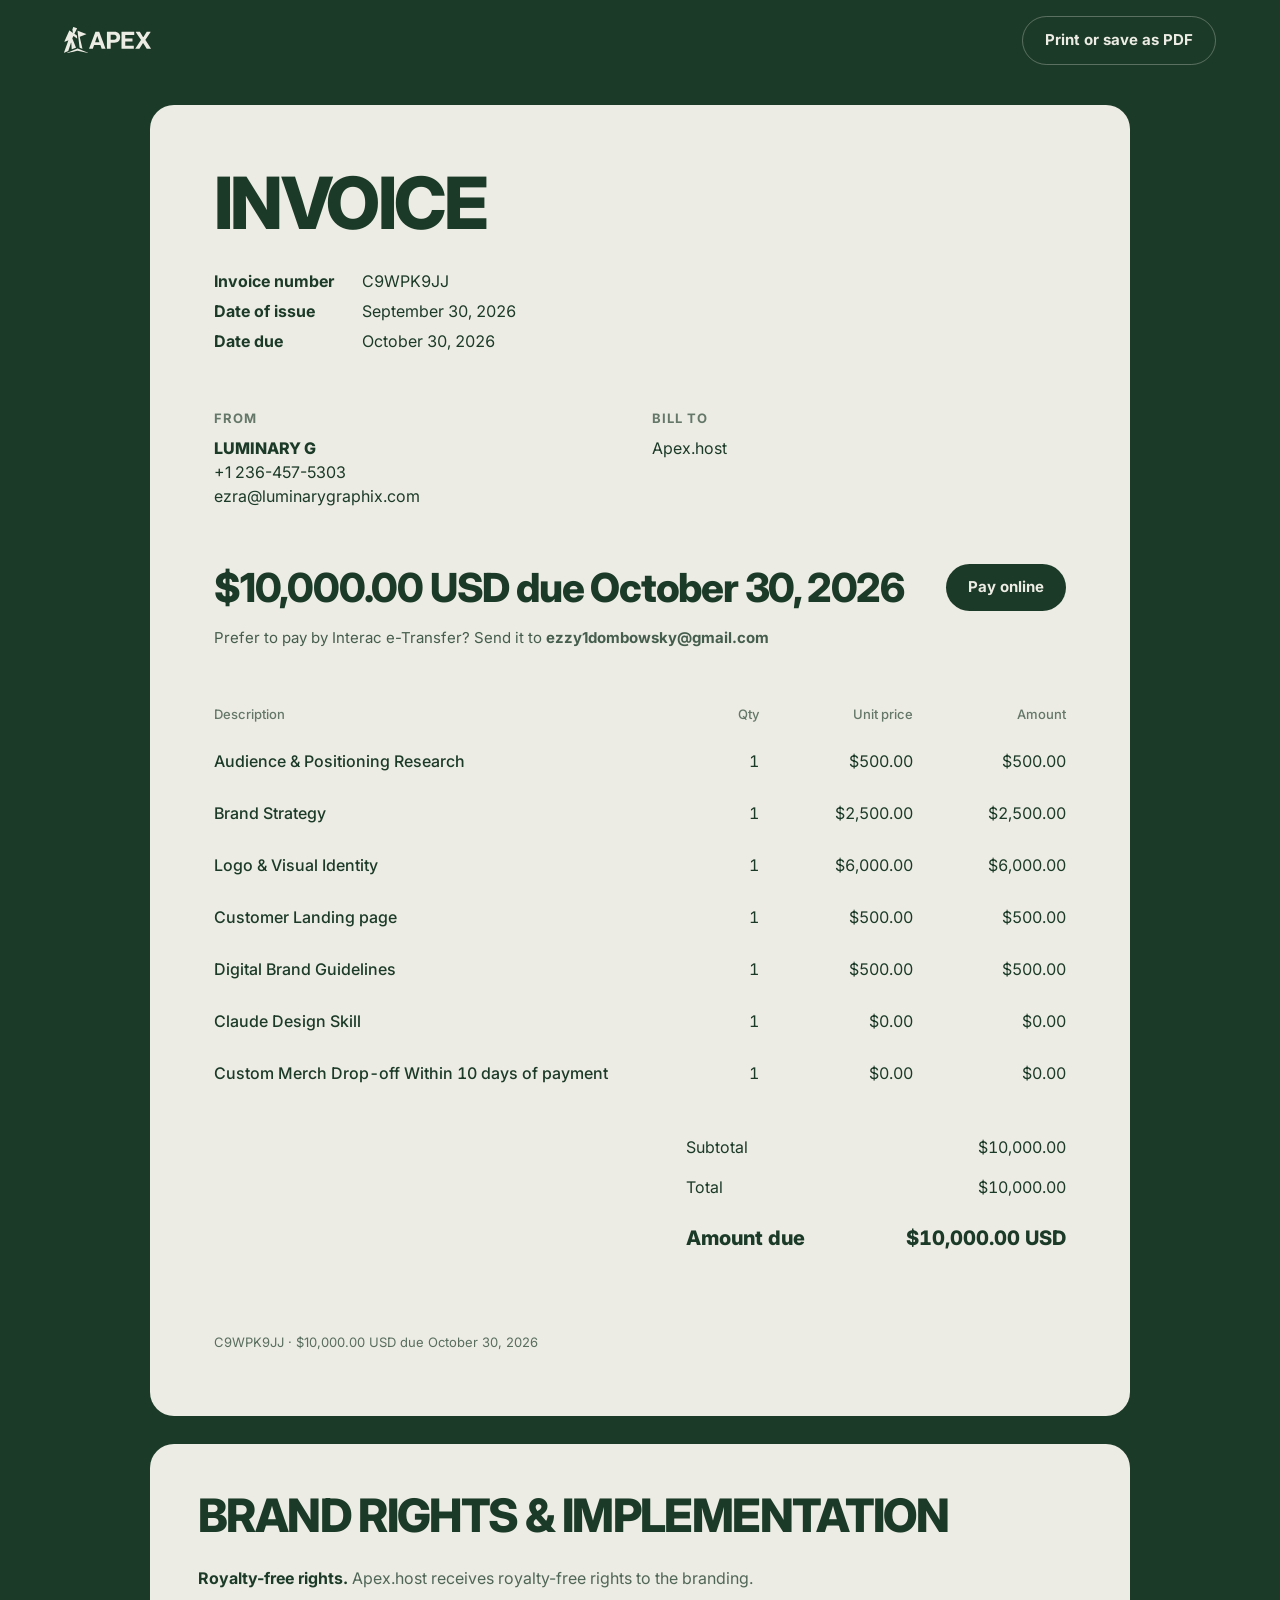
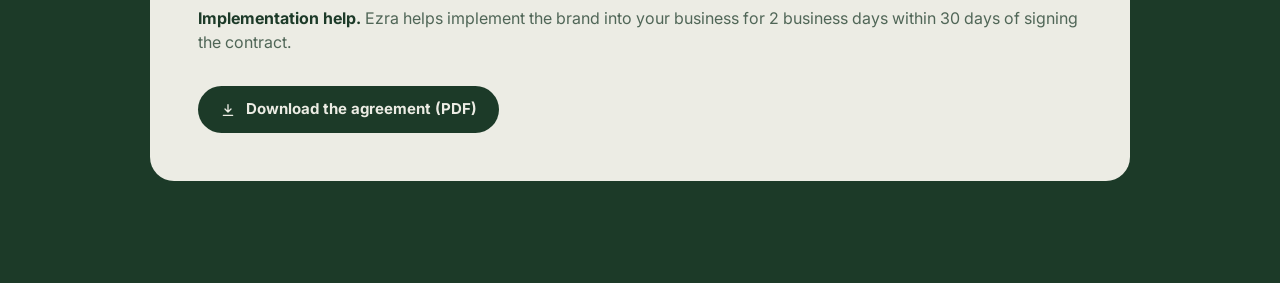
==== invoice/index.html @ fe7d09b7 "Simplify the site, add brand assets, invoice and Claude skill - Home: say what Apex is and who it's " ====
<!DOCTYPE html>
<html lang="en">
<head>
  <meta charset="utf-8">
  <meta name="viewport" content="width=device-width, initial-scale=1">
  <title>Invoice C9WPK9JJ · Apex.host</title>
  <meta name="robots" content="noindex">
  <link rel="icon" href="../img/logo/app-icon.png" type="image/png">
  <link rel="icon" href="../img/logo/favicon.svg" type="image/svg+xml">
  <link rel="preconnect" href="https://fonts.googleapis.com">
  <link rel="preconnect" href="https://fonts.gstatic.com" crossorigin>
  <link href="https://fonts.googleapis.com/css2?family=Inter:wght@400;500;700;800&display=swap" rel="stylesheet">
  <style>
    :root { --pine: #1c3a28; --mist: #ecece4; --soft: rgba(236,236,228,.72); --line: rgba(28,58,40,.18); --pad: clamp(16px, 5vw, 80px); }
    * { margin: 0; padding: 0; box-sizing: border-box; }
    body { background: var(--pine); color: var(--mist); font-family: "Inter", system-ui, sans-serif; -webkit-font-smoothing: antialiased; font-size: 16px; line-height: 1.5; }
    a { color: inherit; }

    .bar { display: flex; align-items: center; justify-content: space-between; gap: 16px; padding: 16px var(--pad); }
    .bar img { height: 26px; width: auto; display: block; }
    .btn { display: inline-flex; align-items: center; gap: 10px; background: var(--mist); color: var(--pine); font: inherit; font-weight: 700; font-size: 15px; text-decoration: none; padding: 12px 22px; border-radius: 999px; border: 0; cursor: pointer; transition: transform .2s; white-space: nowrap; }
    .btn:hover { transform: translateY(-2px); }
    .btn.ghost { background: transparent; color: var(--mist); border: 1.5px solid rgba(236,236,228,.3); }
    .btn.pine { background: var(--pine); color: var(--mist); }

    main { padding: clamp(8px, 2vw, 24px) var(--pad) clamp(48px, 8vw, 120px); }
    .sheet { background: var(--mist); color: var(--pine); border-radius: 24px; max-width: 980px; margin: 0 auto; padding: clamp(24px, 5vw, 64px); }

    .top { display: flex; justify-content: space-between; align-items: flex-start; gap: 24px; flex-wrap: wrap; }
    h1 { font-size: clamp(40px, 6vw, 72px); font-weight: 800; letter-spacing: -0.035em; line-height: .95; text-transform: uppercase; }

    dl.meta { display: grid; grid-template-columns: auto 1fr; gap: 6px 28px; margin-top: 32px; }
    dl.meta dt { font-weight: 700; }
    dl.meta dd { font-variant-numeric: tabular-nums; }

    .parties { display: grid; grid-template-columns: 1fr 1fr; gap: 24px; margin-top: clamp(32px, 5vw, 56px); }
    .parties h2 { font-size: 13px; font-weight: 700; letter-spacing: .08em; text-transform: uppercase; opacity: .65; margin-bottom: 8px; }
    .parties p { line-height: 1.5; }
    .parties b { font-weight: 800; }

    .due { margin-top: clamp(32px, 5vw, 56px); display: flex; flex-wrap: wrap; align-items: center; justify-content: space-between; gap: 20px; }
    .due p { font-size: clamp(24px, 3.4vw, 40px); font-weight: 800; letter-spacing: -0.03em; line-height: 1.1; }

    .etransfer { margin-top: 16px; font-size: 15px; opacity: .8; }
    .etransfer b { font-weight: 700; opacity: 1; }

    table { width: 100%; border-collapse: collapse; margin-top: clamp(32px, 5vw, 56px); font-variant-numeric: tabular-nums; }
    th { text-align: right; font-size: 13px; font-weight: 500; padding: 0 0 10px; opacity: .65; }
    td { text-align: right; padding: 14px 0; vertical-align: top; }
    th:first-child, td:first-child { text-align: left; padding-right: 16px; }
    td:first-child { font-weight: 500; }
    th:nth-child(2), td:nth-child(2) { width: 12%; }
    th:nth-child(3), td:nth-child(3), th:nth-child(4), td:nth-child(4) { width: 18%; }

    .totals { margin: 28px 0 0 auto; width: min(100%, 380px); font-variant-numeric: tabular-nums; }
    .totals div { display: flex; justify-content: space-between; gap: 16px; padding: 8px 0; }
    .totals .owed { font-weight: 800; font-size: 20px; margin-top: 8px; }

    .foot { margin-top: clamp(40px, 6vw, 72px); font-size: 13px; opacity: .7; }

    .terms { background: var(--mist); color: var(--pine); border-radius: 24px; max-width: 980px; margin: clamp(16px, 2.5vw, 28px) auto 0; padding: clamp(24px, 4vw, 48px); }
    .terms h2 { font-size: clamp(28px, 3.6vw, 48px); font-weight: 800; letter-spacing: -0.035em; line-height: 1; text-transform: uppercase; }
    .terms .lede { color: var(--soft); margin-top: 14px; }
    .terms ul { list-style: none; margin: 20px 0 24px; }
    .terms li { padding: 8px 0; color: rgba(28,58,40,.75); }
    .terms li b { color: var(--pine); font-weight: 700; }
    .terms .btn { background: var(--pine); color: var(--mist); }

    @media (max-width: 640px) {
      .parties { grid-template-columns: 1fr; }
      td, th { font-size: 14px; }
      th:nth-child(3), th:nth-child(4), td:nth-child(3), td:nth-child(4) { width: 22%; }
    }
    @media print {
      body { background: #fff; }
      .bar, .noprint { display: none !important; }
      main { padding: 0; }
      .sheet { border-radius: 0; max-width: none; padding: 0; background: #fff; }
    }
  </style>
</head>
<body>

  <header class="bar">
    <a href="../index.html" aria-label="Apex home"><img src="../assets/logos/white/apex-logotype-and-icon-white.svg" alt="Apex"></a>
    <button class="btn ghost" type="button" onclick="window.print()">Print or save as PDF</button>
  </header>

  <main>
    <article class="sheet">
      <div class="top">
        <h1>Invoice</h1>
      </div>

      <dl class="meta">
        <dt>Invoice number</dt><dd>C9WPK9JJ</dd>
        <dt>Date of issue</dt><dd>September 30, 2026</dd>
        <dt>Date due</dt><dd>October 30, 2026</dd>
      </dl>

      <div class="parties">
        <div>
          <h2>From</h2>
          <p><b>LUMINARY G</b><br>+1 236-457-5303<br>ezra@luminarygraphix.com</p>
        </div>
        <div>
          <h2>Bill to</h2>
          <p>Apex.host</p>
        </div>
      </div>

      <div class="due">
        <p>$10,000.00 USD due October 30, 2026</p>
        <a class="btn pine noprint" href="https://invoice.stripe.com/i/acct_1ODeQFAcY2Rwvtoo/live_YWNjdF8xT0RlUUZBY1kyUnd2dG9vLF9WTUVhaE4xZUg5QjZQRXg3WnNheFdLWGFQbm9ld3FsLDE4MTM0OTg1OA0200r1OkRhcl?s=db" target="_blank" rel="noopener">Pay online</a>
      </div>
      <p class="etransfer">Prefer to pay by Interac e-Transfer? Send it to <b>ezzy1dombowsky@gmail.com</b></p>

      <table>
        <thead>
          <tr><th scope="col">Description</th><th scope="col">Qty</th><th scope="col">Unit price</th><th scope="col">Amount</th></tr>
        </thead>
        <tbody>
          <tr><td>Audience &amp; Positioning Research</td><td>1</td><td>$500.00</td><td>$500.00</td></tr>
          <tr><td>Brand Strategy</td><td>1</td><td>$2,500.00</td><td>$2,500.00</td></tr>
          <tr><td>Logo &amp; Visual Identity</td><td>1</td><td>$6,000.00</td><td>$6,000.00</td></tr>
          <tr><td>Customer Landing page</td><td>1</td><td>$500.00</td><td>$500.00</td></tr>
          <tr><td>Digital Brand Guidelines</td><td>1</td><td>$500.00</td><td>$500.00</td></tr>
          <tr><td>Claude Design Skill</td><td>1</td><td>$0.00</td><td>$0.00</td></tr>
          <tr><td>Custom Merch Drop-off Within 10 days of payment</td><td>1</td><td>$0.00</td><td>$0.00</td></tr>
        </tbody>
      </table>

      <div class="totals">
        <div><span>Subtotal</span><span>$10,000.00</span></div>
        <div><span>Total</span><span>$10,000.00</span></div>
        <div class="owed"><span>Amount due</span><span>$10,000.00 USD</span></div>
      </div>

      <p class="foot">C9WPK9JJ · $10,000.00 USD due October 30, 2026</p>
    </article>

    <section class="terms noprint">
      <h2>Brand rights &amp; implementation</h2>
      <ul>
        <li><b>Royalty-free rights.</b> Apex.host receives royalty-free rights to the branding.</li>
        <li><b>Implementation help.</b> Ezra helps implement the brand into your business for 2 business days within 30 days of signing the contract.</li>
      </ul>
      <a class="btn" href="../assets/docs/Apex-Brand-Rights-Agreement.pdf" download><svg viewBox="0 0 24 24" width="16" height="16" fill="none" stroke="currentColor" stroke-width="2" stroke-linecap="round" stroke-linejoin="round" aria-hidden="true"><path d="M12 4v11m0 0l-4.5-4.5M12 15l4.5-4.5M5 20h14"/></svg> Download the agreement (PDF)</a>
    </section>
  </main>

</body>
</html>
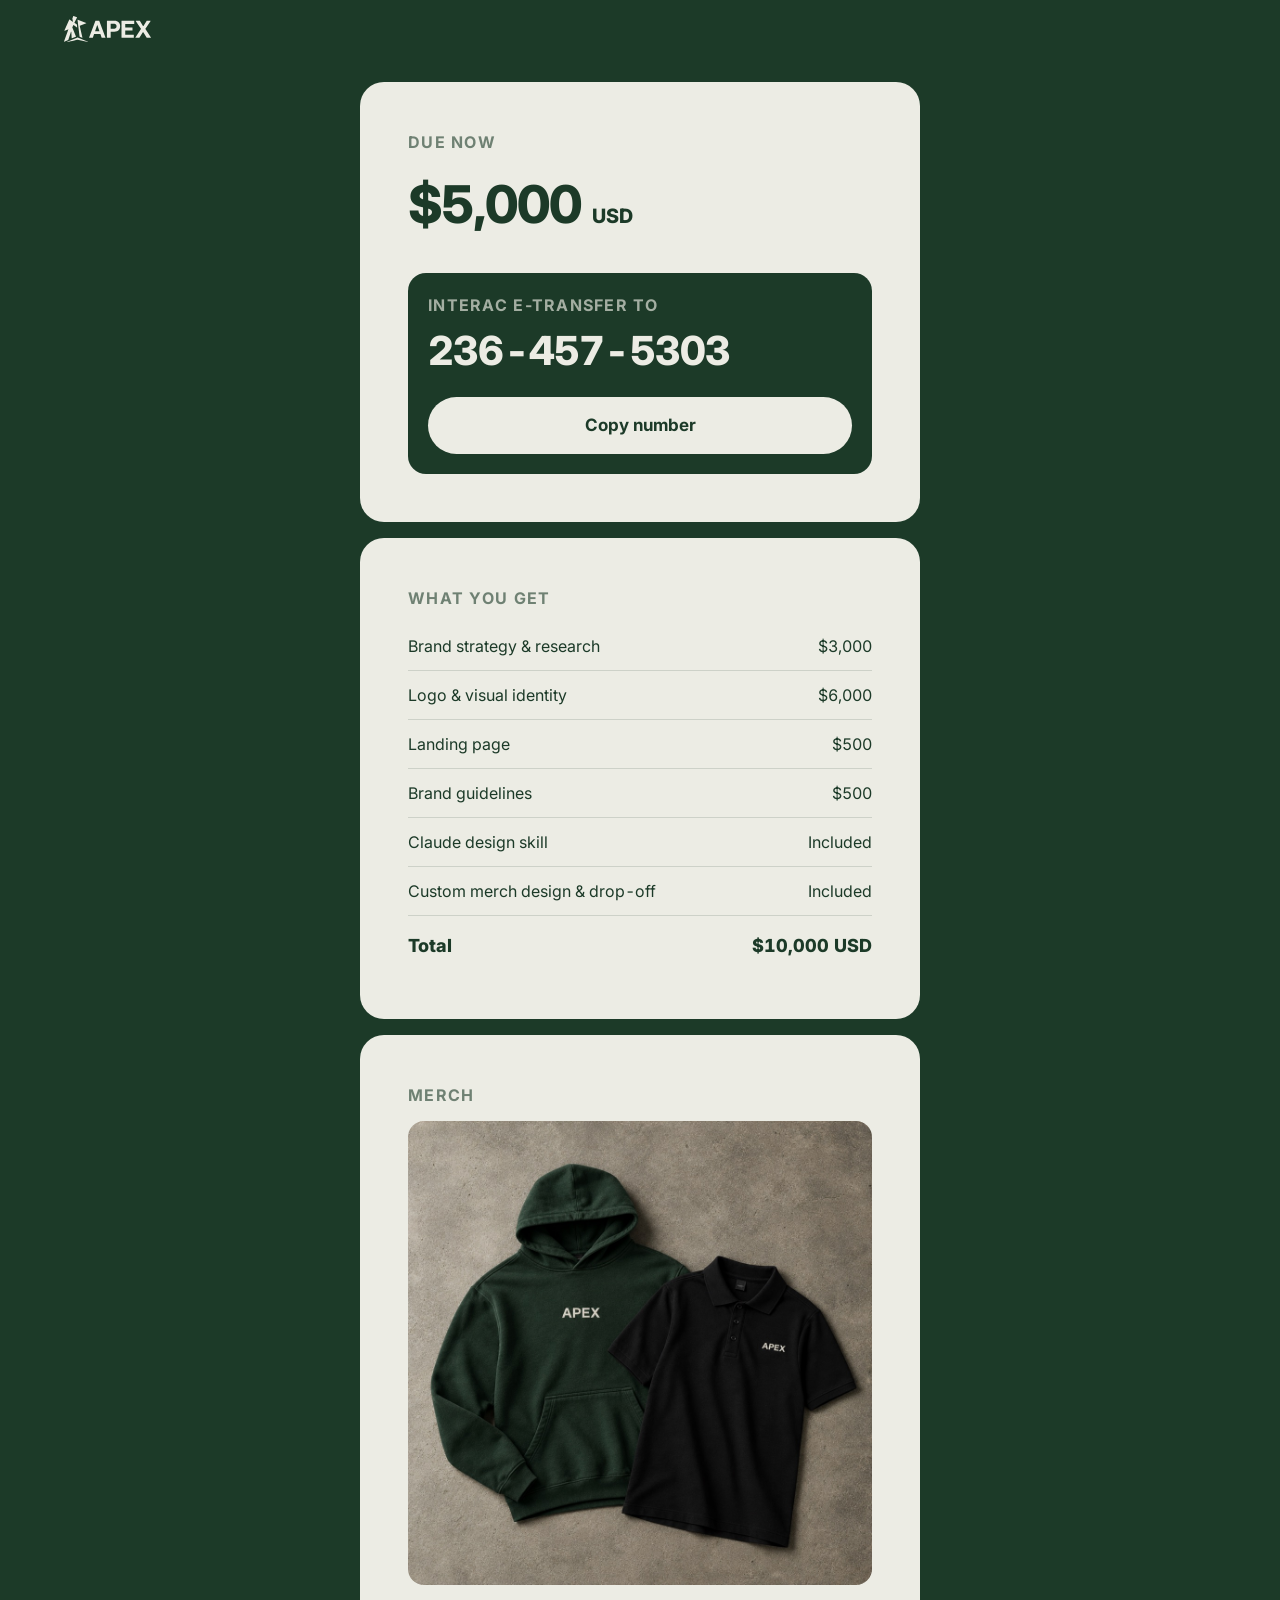
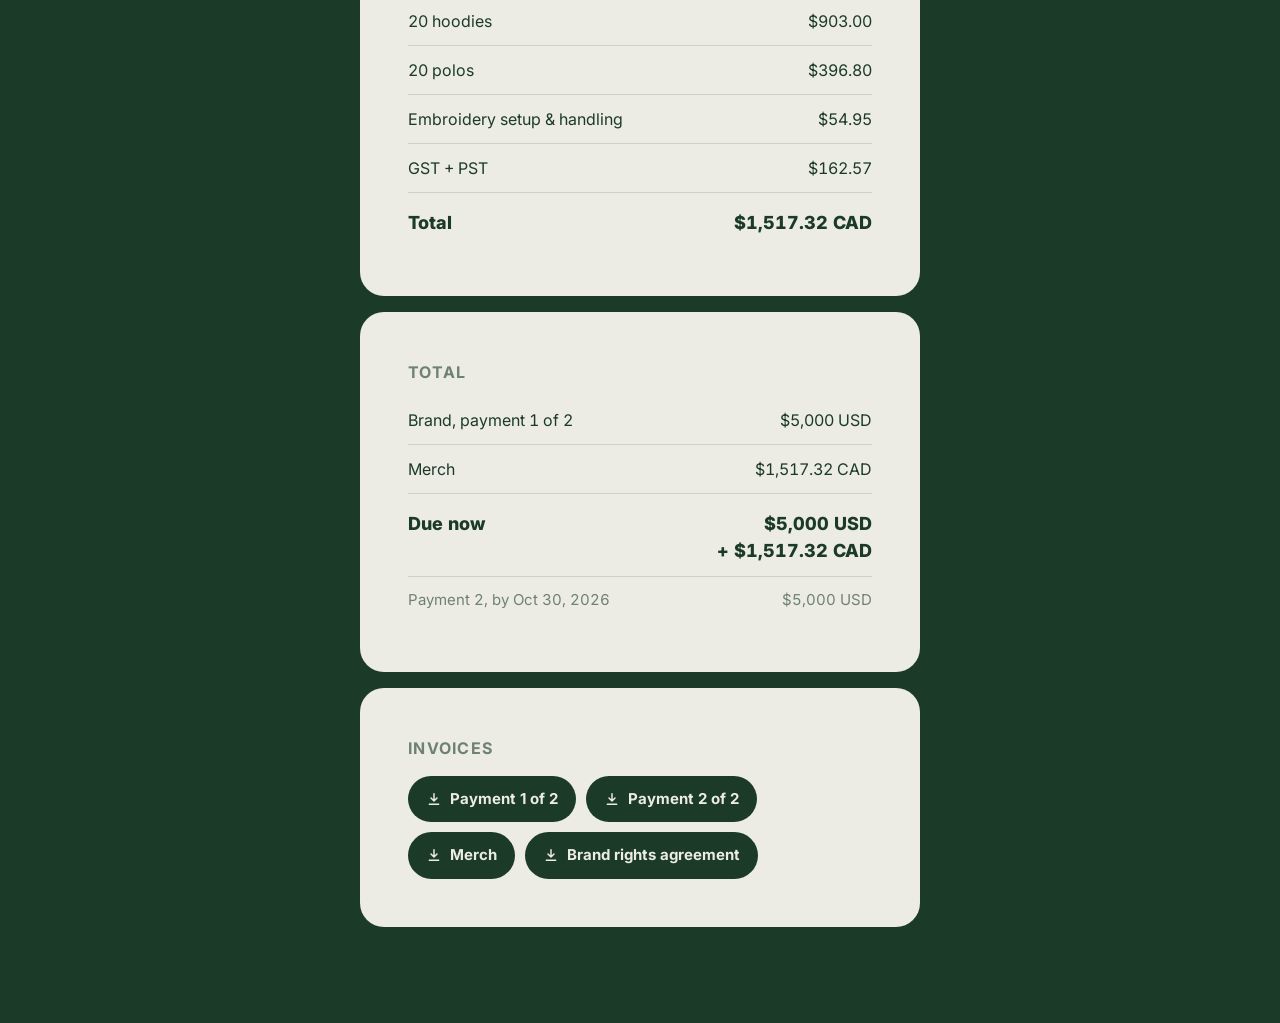
==== commit f9eae587: "Invoice: e-Transfer only, 2 payments, merch, downloads Drop the Stripe link and invoice number. Show" ====
--- a/invoice/index.html
+++ b/invoice/index.html
@@ -3,7 +3,7 @@
 <head>
   <meta charset="utf-8">
   <meta name="viewport" content="width=device-width, initial-scale=1">
-  <title>Invoice C9WPK9JJ · Apex.host</title>
+  <title>Invoice · Apex.host</title>
   <meta name="robots" content="noindex">
   <link rel="icon" href="../img/logo/app-icon.png" type="image/png">
   <link rel="icon" href="../img/logo/favicon.svg" type="image/svg+xml">
@@ -11,71 +11,51 @@
   <link rel="preconnect" href="https://fonts.gstatic.com" crossorigin>
   <link href="https://fonts.googleapis.com/css2?family=Inter:wght@400;500;700;800&display=swap" rel="stylesheet">
   <style>
-    :root { --pine: #1c3a28; --mist: #ecece4; --soft: rgba(236,236,228,.72); --line: rgba(28,58,40,.18); --pad: clamp(16px, 5vw, 80px); }
+    :root { --pine: #1c3a28; --mist: #ecece4; --muted: rgba(28,58,40,.6); --line: rgba(28,58,40,.15); --pad: clamp(16px, 5vw, 80px); }
     * { margin: 0; padding: 0; box-sizing: border-box; }
     body { background: var(--pine); color: var(--mist); font-family: "Inter", system-ui, sans-serif; -webkit-font-smoothing: antialiased; font-size: 16px; line-height: 1.5; }
     a { color: inherit; }
 
     .bar { display: flex; align-items: center; justify-content: space-between; gap: 16px; padding: 16px var(--pad); }
     .bar img { height: 26px; width: auto; display: block; }
-    .btn { display: inline-flex; align-items: center; gap: 10px; background: var(--mist); color: var(--pine); font: inherit; font-weight: 700; font-size: 15px; text-decoration: none; padding: 12px 22px; border-radius: 999px; border: 0; cursor: pointer; transition: transform .2s; white-space: nowrap; }
-    .btn:hover { transform: translateY(-2px); }
-    .btn.ghost { background: transparent; color: var(--mist); border: 1.5px solid rgba(236,236,228,.3); }
-    .btn.pine { background: var(--pine); color: var(--mist); }
 
-    main { padding: clamp(8px, 2vw, 24px) var(--pad) clamp(48px, 8vw, 120px); }
-    .sheet { background: var(--mist); color: var(--pine); border-radius: 24px; max-width: 980px; margin: 0 auto; padding: clamp(24px, 5vw, 64px); }
+    main { padding: clamp(8px, 2vw, 24px) var(--pad) clamp(48px, 8vw, 96px); }
+    .card { background: var(--mist); color: var(--pine); border-radius: 24px; max-width: 560px; margin: 0 auto; padding: clamp(24px, 6vw, 48px); }
+    .card + .card { margin-top: 16px; }
 
-    .top { display: flex; justify-content: space-between; align-items: flex-start; gap: 24px; flex-wrap: wrap; }
-    h1 { font-size: clamp(40px, 6vw, 72px); font-weight: 800; letter-spacing: -0.035em; line-height: .95; text-transform: uppercase; }
+    .label { font-size: 16px; font-weight: 700; letter-spacing: .08em; text-transform: uppercase; color: var(--muted); }
+    .amount { font-size: clamp(52px, 15vw, 80px); font-weight: 800; letter-spacing: -0.045em; line-height: 1; margin-top: 10px; font-variant-numeric: tabular-nums; }
+    .amount small { font-size: .32em; letter-spacing: 0; font-weight: 700; margin-left: 6px; }
+    .due { margin-top: 12px; }
+    .due div { display: flex; flex-direction: column; padding: 12px 0; border-bottom: 1px solid var(--line); }
+    .due div:last-child { border: 0; }
+    .due b { font-size: clamp(36px, 11vw, 52px); font-weight: 800; letter-spacing: -0.04em; line-height: 1.05; font-variant-numeric: tabular-nums; }
+    .due small { font-size: .38em; letter-spacing: 0; }
 
-    dl.meta { display: grid; grid-template-columns: auto 1fr; gap: 6px 28px; margin-top: 32px; }
-    dl.meta dt { font-weight: 700; }
-    dl.meta dd { font-variant-numeric: tabular-nums; }
+    .send { margin-top: 28px; background: var(--pine); color: var(--mist); border-radius: 18px; padding: 20px; }
+    .send .label { color: rgba(236,236,228,.65); }
+    .phone { display: block; white-space: nowrap; font-size: clamp(28px, 8vw, 40px); font-weight: 800; letter-spacing: -0.02em; margin-top: 4px; font-variant-numeric: tabular-nums; text-decoration: none; }
+    .copy { margin-top: 16px; width: 100%; background: var(--mist); color: var(--pine); font: inherit; font-weight: 700; font-size: 17px; padding: 16px; border: 0; border-radius: 999px; cursor: pointer; }
+    .copy:active { transform: scale(.98); }
 
-    .parties { display: grid; grid-template-columns: 1fr 1fr; gap: 24px; margin-top: clamp(32px, 5vw, 56px); }
-    .parties h2 { font-size: 13px; font-weight: 700; letter-spacing: .08em; text-transform: uppercase; opacity: .65; margin-bottom: 8px; }
-    .parties p { line-height: 1.5; }
-    .parties b { font-weight: 800; }
+    ul { list-style: none; margin-top: 12px; font-variant-numeric: tabular-nums; }
+    li { display: flex; justify-content: space-between; gap: 16px; padding: 12px 0; border-bottom: 1px solid var(--line); }
+    li span:last-child { white-space: nowrap; }
+    li:last-child { border: 0; }
+    li.total { font-weight: 800; font-size: 18px; padding-top: 16px; }
+    li .stack { text-align: right; }
+    li.later { color: var(--muted); font-size: 15px; }
 
-    .due { margin-top: clamp(32px, 5vw, 56px); display: flex; flex-wrap: wrap; align-items: center; justify-content: space-between; gap: 20px; }
-    .due p { font-size: clamp(24px, 3.4vw, 40px); font-weight: 800; letter-spacing: -0.03em; line-height: 1.1; }
+    .merch { display: block; width: 100%; height: auto; border-radius: 16px; margin-top: 14px; }
 
-    .etransfer { margin-top: 16px; font-size: 15px; opacity: .8; }
-    .etransfer b { font-weight: 700; opacity: 1; }
+    .dl { display: flex; flex-wrap: wrap; gap: 10px; margin-top: 16px; }
+    .dl a { display: inline-flex; align-items: center; gap: 8px; background: var(--pine); color: var(--mist); font-weight: 700; font-size: 15px; text-decoration: none; padding: 12px 18px; border-radius: 999px; transition: transform .2s; }
+    .dl a:hover { transform: translateY(-2px); }
 
-    table { width: 100%; border-collapse: collapse; margin-top: clamp(32px, 5vw, 56px); font-variant-numeric: tabular-nums; }
-    th { text-align: right; font-size: 13px; font-weight: 500; padding: 0 0 10px; opacity: .65; }
-    td { text-align: right; padding: 14px 0; vertical-align: top; }
-    th:first-child, td:first-child { text-align: left; padding-right: 16px; }
-    td:first-child { font-weight: 500; }
-    th:nth-child(2), td:nth-child(2) { width: 12%; }
-    th:nth-child(3), td:nth-child(3), th:nth-child(4), td:nth-child(4) { width: 18%; }
-
-    .totals { margin: 28px 0 0 auto; width: min(100%, 380px); font-variant-numeric: tabular-nums; }
-    .totals div { display: flex; justify-content: space-between; gap: 16px; padding: 8px 0; }
-    .totals .owed { font-weight: 800; font-size: 20px; margin-top: 8px; }
-
-    .foot { margin-top: clamp(40px, 6vw, 72px); font-size: 13px; opacity: .7; }
-
-    .terms { background: var(--mist); color: var(--pine); border-radius: 24px; max-width: 980px; margin: clamp(16px, 2.5vw, 28px) auto 0; padding: clamp(24px, 4vw, 48px); }
-    .terms h2 { font-size: clamp(28px, 3.6vw, 48px); font-weight: 800; letter-spacing: -0.035em; line-height: 1; text-transform: uppercase; }
-    .terms .lede { color: var(--soft); margin-top: 14px; }
-    .terms ul { list-style: none; margin: 20px 0 24px; }
-    .terms li { padding: 8px 0; color: rgba(28,58,40,.75); }
-    .terms li b { color: var(--pine); font-weight: 700; }
-    .terms .btn { background: var(--pine); color: var(--mist); }
-
-    @media (max-width: 640px) {
-      .parties { grid-template-columns: 1fr; }
-      td, th { font-size: 14px; }
-      th:nth-child(3), th:nth-child(4), td:nth-child(3), td:nth-child(4) { width: 22%; }
-    }
     @media print {
       body { background: #fff; }
-      .bar, .noprint { display: none !important; }
-      main { padding: 0; }
-      .sheet { border-radius: 0; max-width: none; padding: 0; background: #fff; }
+      .bar, .copy, .dl { display: none !important; }
+      .card { max-width: none; }
     }
   </style>
 </head>
@@ -83,71 +63,84 @@
 
   <header class="bar">
     <a href="../index.html" aria-label="Apex home"><img src="../assets/logos/white/apex-logotype-and-icon-white.svg" alt="Apex"></a>
-    <button class="btn ghost" type="button" onclick="window.print()">Print or save as PDF</button>
   </header>
 
   <main>
-    <article class="sheet">
-      <div class="top">
-        <h1>Invoice</h1>
+    <section class="card">
+      <p class="label">Due now</p>
+      <div class="due">
+        <div><b>$5,000 <small>USD</small></b></div>
       </div>
 
-      <dl class="meta">
-        <dt>Invoice number</dt><dd>C9WPK9JJ</dd>
-        <dt>Date of issue</dt><dd>September 30, 2026</dd>
-        <dt>Date due</dt><dd>October 30, 2026</dd>
-      </dl>
+      <div class="send">
+        <p class="label">Interac e-Transfer to</p>
+        <a class="phone" href="tel:+12364575303">236-457-5303</a>
+        <button class="copy" type="button" data-copy="2364575303">Copy number</button>
+      </div>
+    </section>
 
-      <div class="parties">
-        <div>
-          <h2>From</h2>
-          <p><b>LUMINARY G</b><br>+1 236-457-5303<br>ezra@luminarygraphix.com</p>
-        </div>
-        <div>
-          <h2>Bill to</h2>
-          <p>Apex.host</p>
-        </div>
+    <section class="card">
+      <p class="label">What you get</p>
+      <ul>
+        <li><span>Brand strategy &amp; research</span><span>$3,000</span></li>
+        <li><span>Logo &amp; visual identity</span><span>$6,000</span></li>
+        <li><span>Landing page</span><span>$500</span></li>
+        <li><span>Brand guidelines</span><span>$500</span></li>
+        <li><span>Claude design skill</span><span>Included</span></li>
+        <li><span>Custom merch design &amp; drop-off</span><span>Included</span></li>
+        <li class="total"><span>Total</span><span>$10,000 USD</span></li>
+      </ul>
+    </section>
+
+    <section class="card">
+      <p class="label">Merch</p>
+      <img class="merch" src="../img/merch-hoodie-polo.jpg" alt="Apex hoodie and polo" width="1000" height="1000">
+      <ul>
+        <li><span>20 hoodies</span><span>$903.00</span></li>
+        <li><span>20 polos</span><span>$396.80</span></li>
+        <li><span>Embroidery setup &amp; handling</span><span>$54.95</span></li>
+        <li><span>GST + PST</span><span>$162.57</span></li>
+        <li class="total"><span>Total</span><span>$1,517.32 CAD</span></li>
+      </ul>
+    </section>
+
+    <section class="card">
+      <p class="label">Total</p>
+      <ul>
+        <li><span>Brand, payment 1 of 2</span><span>$5,000 USD</span></li>
+        <li><span>Merch</span><span>$1,517.32 CAD</span></li>
+        <li class="total"><span>Due now</span><span class="stack">$5,000 USD<br>+ $1,517.32 CAD</span></li>
+        <li class="later"><span>Payment 2, by Oct 30, 2026</span><span>$5,000 USD</span></li>
+      </ul>
+    </section>
+
+    <section class="card">
+      <p class="label">Invoices</p>
+      <div class="dl">
+        <a href="../assets/docs/Apex-Invoice-Payment-1-of-2.pdf" download><svg viewBox="0 0 24 24" width="16" height="16" fill="none" stroke="currentColor" stroke-width="2.2" stroke-linecap="round" stroke-linejoin="round" aria-hidden="true"><path d="M12 4v11m0 0l-4.5-4.5M12 15l4.5-4.5M5 20h14"/></svg> Payment 1 of 2</a>
+        <a href="../assets/docs/Apex-Invoice-Payment-2-of-2.pdf" download><svg viewBox="0 0 24 24" width="16" height="16" fill="none" stroke="currentColor" stroke-width="2.2" stroke-linecap="round" stroke-linejoin="round" aria-hidden="true"><path d="M12 4v11m0 0l-4.5-4.5M12 15l4.5-4.5M5 20h14"/></svg> Payment 2 of 2</a>
+        <a href="../assets/docs/Quote_75079.pdf" download="Apex-Merch-Invoice.pdf"><svg viewBox="0 0 24 24" width="16" height="16" fill="none" stroke="currentColor" stroke-width="2.2" stroke-linecap="round" stroke-linejoin="round" aria-hidden="true"><path d="M12 4v11m0 0l-4.5-4.5M12 15l4.5-4.5M5 20h14"/></svg> Merch</a>
+        <a href="../assets/docs/Apex-Brand-Rights-Agreement.pdf" download><svg viewBox="0 0 24 24" width="16" height="16" fill="none" stroke="currentColor" stroke-width="2.2" stroke-linecap="round" stroke-linejoin="round" aria-hidden="true"><path d="M12 4v11m0 0l-4.5-4.5M12 15l4.5-4.5M5 20h14"/></svg> Brand rights agreement</a>
       </div>
-
-      <div class="due">
-        <p>$10,000.00 USD due October 30, 2026</p>
-        <a class="btn pine noprint" href="https://invoice.stripe.com/i/acct_1ODeQFAcY2Rwvtoo/live_YWNjdF8xT0RlUUZBY1kyUnd2dG9vLF9WTUVhaE4xZUg5QjZQRXg3WnNheFdLWGFQbm9ld3FsLDE4MTM0OTg1OA0200r1OkRhcl?s=db" target="_blank" rel="noopener">Pay online</a>
-      </div>
-      <p class="etransfer">Prefer to pay by Interac e-Transfer? Send it to <b>ezzy1dombowsky@gmail.com</b></p>
-
-      <table>
-        <thead>
-          <tr><th scope="col">Description</th><th scope="col">Qty</th><th scope="col">Unit price</th><th scope="col">Amount</th></tr>
-        </thead>
-        <tbody>
-          <tr><td>Audience &amp; Positioning Research</td><td>1</td><td>$500.00</td><td>$500.00</td></tr>
-          <tr><td>Brand Strategy</td><td>1</td><td>$2,500.00</td><td>$2,500.00</td></tr>
-          <tr><td>Logo &amp; Visual Identity</td><td>1</td><td>$6,000.00</td><td>$6,000.00</td></tr>
-          <tr><td>Customer Landing page</td><td>1</td><td>$500.00</td><td>$500.00</td></tr>
-          <tr><td>Digital Brand Guidelines</td><td>1</td><td>$500.00</td><td>$500.00</td></tr>
-          <tr><td>Claude Design Skill</td><td>1</td><td>$0.00</td><td>$0.00</td></tr>
-          <tr><td>Custom Merch Drop-off Within 10 days of payment</td><td>1</td><td>$0.00</td><td>$0.00</td></tr>
-        </tbody>
-      </table>
-
-      <div class="totals">
-        <div><span>Subtotal</span><span>$10,000.00</span></div>
-        <div><span>Total</span><span>$10,000.00</span></div>
-        <div class="owed"><span>Amount due</span><span>$10,000.00 USD</span></div>
-      </div>
-
-      <p class="foot">C9WPK9JJ · $10,000.00 USD due October 30, 2026</p>
-    </article>
-
-    <section class="terms noprint">
-      <h2>Brand rights &amp; implementation</h2>
-      <ul>
-        <li><b>Royalty-free rights.</b> Apex.host receives royalty-free rights to the branding.</li>
-        <li><b>Implementation help.</b> Ezra helps implement the brand into your business for 2 business days within 30 days of signing the contract.</li>
-      </ul>
-      <a class="btn" href="../assets/docs/Apex-Brand-Rights-Agreement.pdf" download><svg viewBox="0 0 24 24" width="16" height="16" fill="none" stroke="currentColor" stroke-width="2" stroke-linecap="round" stroke-linejoin="round" aria-hidden="true"><path d="M12 4v11m0 0l-4.5-4.5M12 15l4.5-4.5M5 20h14"/></svg> Download the agreement (PDF)</a>
     </section>
   </main>
 
+  <script>
+    document.querySelectorAll('[data-copy]').forEach(function (btn) {
+      btn.addEventListener('click', function () {
+        var text = btn.dataset.copy, label = btn.textContent;
+        function done() { btn.textContent = 'Copied ✓'; setTimeout(function () { btn.textContent = label; }, 1800); }
+        if (navigator.clipboard) {
+          navigator.clipboard.writeText(text).then(done, fallback);
+        } else { fallback(); }
+        function fallback() {
+          var t = document.createElement('textarea');
+          t.value = text; document.body.appendChild(t); t.select();
+          try { document.execCommand('copy'); done(); } catch (e) {}
+          t.remove();
+        }
+      });
+    });
+  </script>
 </body>
 </html>
